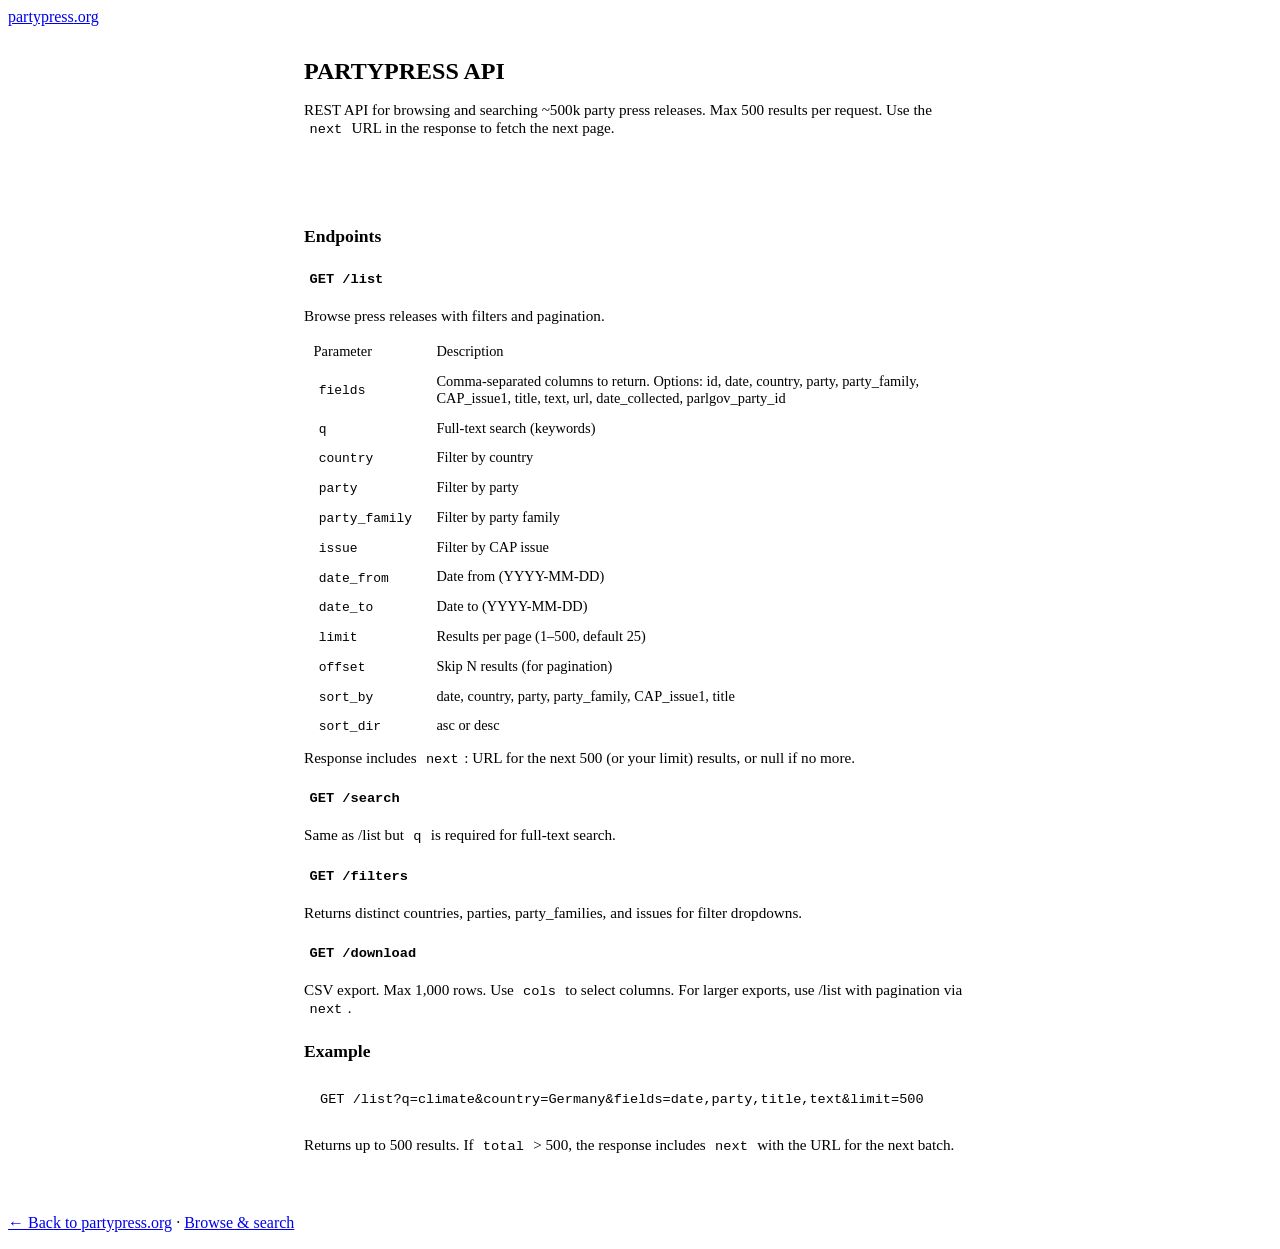
==== api/index.html @ 900873a8 "Point search dashboard to api.partypress.org in production, add footer links Made-with: Cursor" ====
<!DOCTYPE html>
<html lang="en">
<head>
  <meta charset="UTF-8">
  <meta name="viewport" content="width=device-width, initial-scale=1">
  <meta name="robots" content="noindex">
  <title>API — PARTYPRESS</title>
  <link rel="preconnect" href="https://fonts.googleapis.com">
  <link rel="preconnect" href="https://fonts.gstatic.com" crossorigin>
  <link href="https://fonts.googleapis.com/css2?family=DM+Sans:ital,opsz,wght@0,9..40,400;0,9..40,600;1,9..40,400&family=Fraunces:opsz,wght@9..144,600&display=swap" rel="stylesheet">
  <link rel="stylesheet" href="../styles.css">
  <style>
    .api-main { max-width: 42rem; margin: 0 auto; padding: 2rem; }
    .api-main h1 { font-family: var(--font-display); font-size: 1.5rem; margin: 0 0 1rem; }
    .api-main h2 { font-size: 1.1rem; margin: 1.5rem 0 0.5rem; }
    .api-main p { margin: 0 0 0.75rem; color: var(--muted); font-size: 0.95rem; }
    .api-main code { background: var(--code-bg); padding: 0.15em 0.4em; border-radius: 4px; font-size: 0.9em; }
    .api-main pre { background: var(--code-bg); padding: 1rem; border-radius: 6px; overflow-x: auto; font-size: 0.85rem; }
    .api-main ul { margin: 0.5rem 0; padding-left: 1.25rem; }
    .api-main .docs-link { display: inline-block; margin-top: 1rem; padding: 0.6rem 1.2rem; background: var(--accent); color: #fff; text-decoration: none; border-radius: 6px; font-weight: 600; }
    .api-main .docs-link:hover { opacity: 0.9; }
    .api-main .param-table { width: 100%; border-collapse: collapse; font-size: 0.9rem; margin: 0.5rem 0; }
    .api-main .param-table th, .api-main .param-table td { padding: 0.4rem 0.6rem; text-align: left; border-bottom: 1px solid var(--border); }
    .api-main .param-table th { color: var(--muted); font-weight: 500; }
  </style>
</head>
<body>
  <header class="site-header">
    <a href="/" class="logo">partypress<span class="tld">.org</span></a>
  </header>

  <main class="api-main">
    <h1>PARTYPRESS API</h1>
    <p>REST API for browsing and searching ~500k party press releases. Max 500 results per request. Use the <code>next</code> URL in the response to fetch the next page.</p>

    <p><a href="#" id="docs-link" class="docs-link" target="_blank" rel="noopener">Open interactive API docs →</a></p>

    <h2>Endpoints</h2>

    <h3><code>GET /list</code></h3>
    <p>Browse press releases with filters and pagination.</p>
    <table class="param-table">
      <tr><th>Parameter</th><th>Description</th></tr>
      <tr><td><code>fields</code></td><td>Comma-separated columns to return. Options: id, date, country, party, party_family, CAP_issue1, title, text, url, date_collected, parlgov_party_id</td></tr>
      <tr><td><code>q</code></td><td>Full-text search (keywords)</td></tr>
      <tr><td><code>country</code></td><td>Filter by country</td></tr>
      <tr><td><code>party</code></td><td>Filter by party</td></tr>
      <tr><td><code>party_family</code></td><td>Filter by party family</td></tr>
      <tr><td><code>issue</code></td><td>Filter by CAP issue</td></tr>
      <tr><td><code>date_from</code></td><td>Date from (YYYY-MM-DD)</td></tr>
      <tr><td><code>date_to</code></td><td>Date to (YYYY-MM-DD)</td></tr>
      <tr><td><code>limit</code></td><td>Results per page (1–500, default 25)</td></tr>
      <tr><td><code>offset</code></td><td>Skip N results (for pagination)</td></tr>
      <tr><td><code>sort_by</code></td><td>date, country, party, party_family, CAP_issue1, title</td></tr>
      <tr><td><code>sort_dir</code></td><td>asc or desc</td></tr>
    </table>
    <p>Response includes <code>next</code>: URL for the next 500 (or your limit) results, or null if no more.</p>

    <h3><code>GET /search</code></h3>
    <p>Same as /list but <code>q</code> is required for full-text search.</p>

    <h3><code>GET /filters</code></h3>
    <p>Returns distinct countries, parties, party_families, and issues for filter dropdowns.</p>

    <h3><code>GET /download</code></h3>
    <p>CSV export. Max 1,000 rows. Use <code>cols</code> to select columns. For larger exports, use /list with pagination via <code>next</code>.</p>

    <h2>Example</h2>
    <pre>GET /list?q=climate&country=Germany&fields=date,party,title,text&limit=500</pre>
    <p>Returns up to 500 results. If <code>total</code> &gt; 500, the response includes <code>next</code> with the URL for the next batch.</p>
  </main>

  <footer class="site-footer">
    <p><a href="/">← Back to partypress.org</a> · <a href="/search/">Browse & search</a></p>
  </footer>

  <script>
    // Same logic as SEARCH_API in search/search.js
    const API_BASE = (typeof location !== 'undefined' && /^https:\/\/partypress\.org/.test(location.origin))
      ? 'https://api.partypress.org'
      : 'http://localhost:8000';
    document.getElementById('docs-link').href = API_BASE + '/docs';
  </script>
</body>
</html>
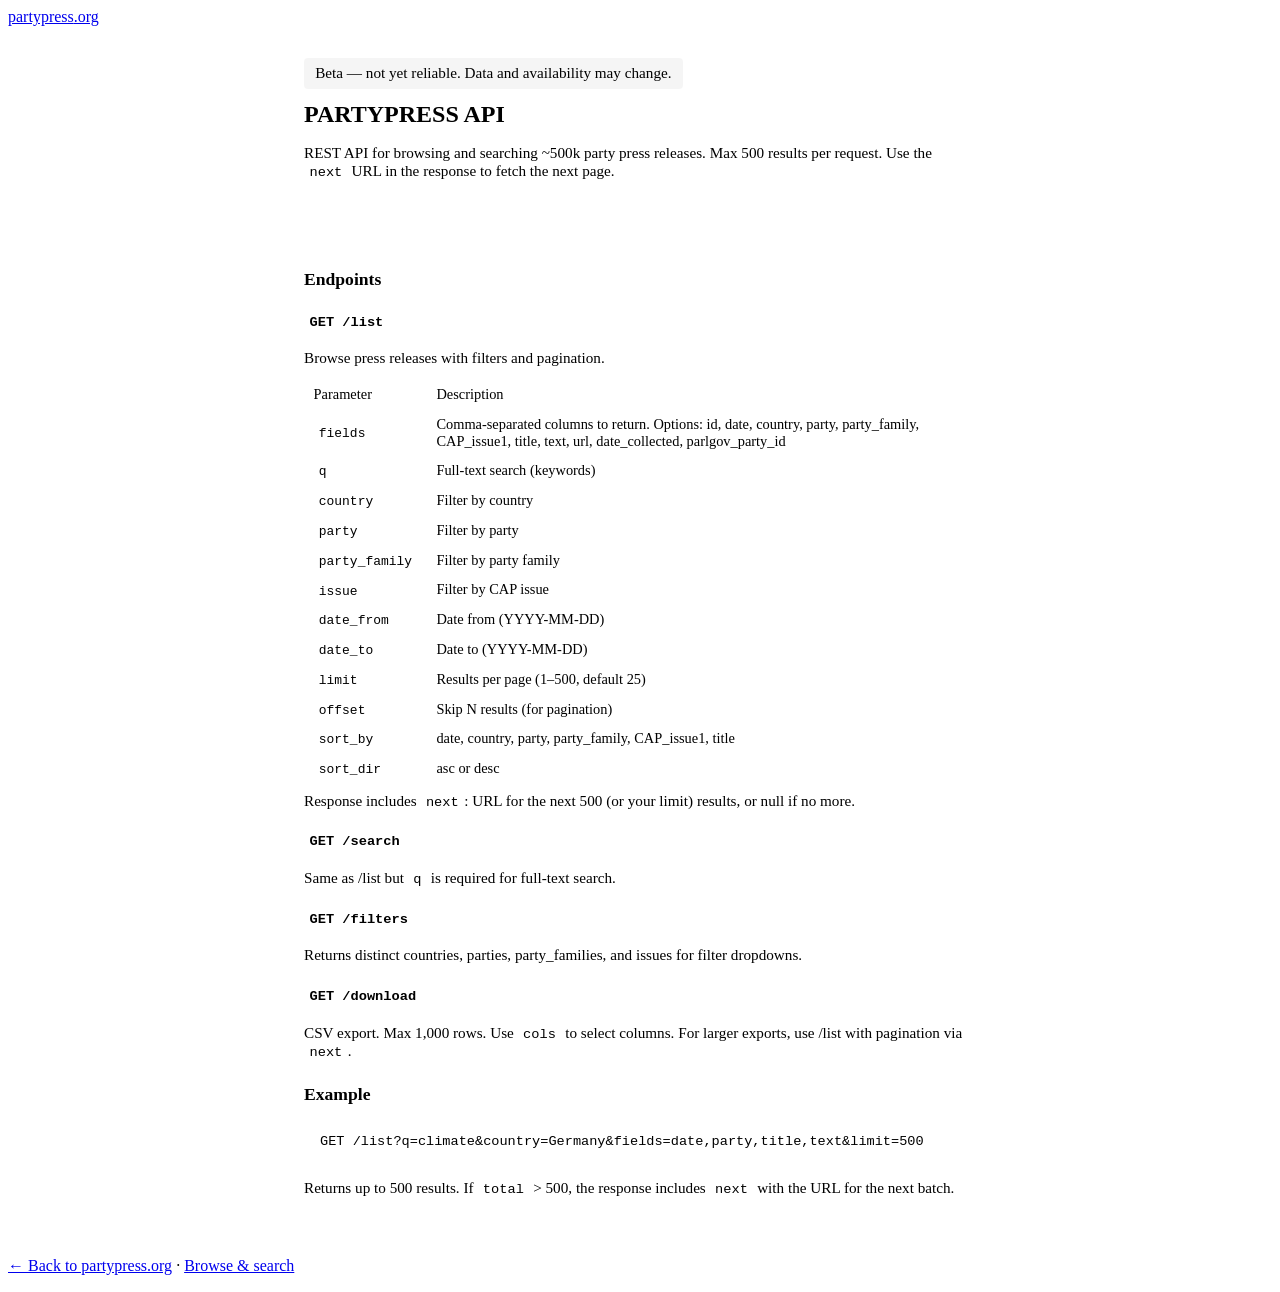
==== commit a81c8087: "Use polsci.uni-wh.de:8073 for API (port forwarding) Made-with: Cursor" ====
--- a/api/index.html
+++ b/api/index.html
@@ -22,6 +22,7 @@
     .api-main .param-table { width: 100%; border-collapse: collapse; font-size: 0.9rem; margin: 0.5rem 0; }
     .api-main .param-table th, .api-main .param-table td { padding: 0.4rem 0.6rem; text-align: left; border-bottom: 1px solid var(--border); }
     .api-main .param-table th { color: var(--muted); font-weight: 500; }
+    .beta-notice { font-size: 0.85rem; color: var(--muted); background: rgba(0,0,0,0.04); padding: 0.4rem 0.7rem; border-radius: 4px; margin: 0 0 1rem; display: inline-block; }
   </style>
 </head>
 <body>
@@ -30,6 +31,7 @@
   </header>
 
   <main class="api-main">
+    <p class="beta-notice">Beta — not yet reliable. Data and availability may change.</p>
     <h1>PARTYPRESS API</h1>
     <p>REST API for browsing and searching ~500k party press releases. Max 500 results per request. Use the <code>next</code> URL in the response to fetch the next page.</p>
 
@@ -77,8 +79,8 @@
   <script>
     // Same logic as SEARCH_API in search/search.js
     const API_BASE = (typeof location !== 'undefined' && /^https:\/\/partypress\.org/.test(location.origin))
-      ? 'https://api.partypress.org'
-      : 'http://localhost:8000';
+      ? 'http://polsci.uni-wh.de:8073'
+      : 'http://localhost:8073';
     document.getElementById('docs-link').href = API_BASE + '/docs';
   </script>
 </body>
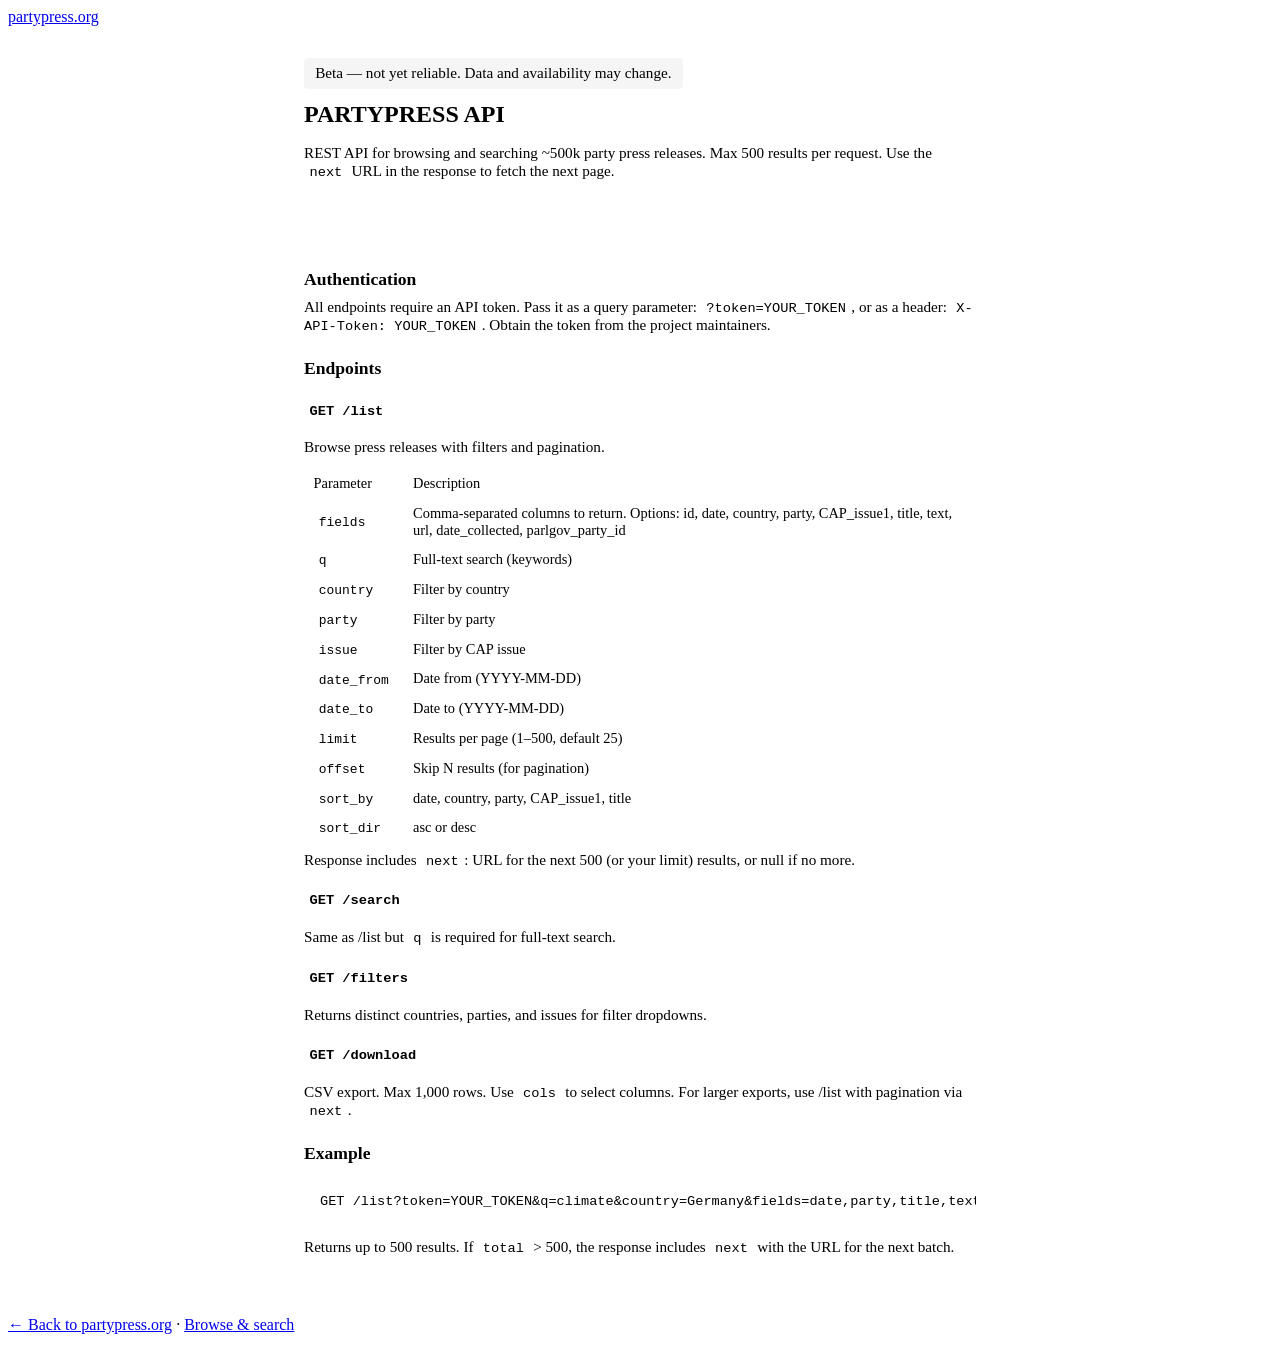
==== commit cdf5d62f: "Token required" ====
--- a/api/index.html
+++ b/api/index.html
@@ -37,23 +37,25 @@
 
     <p><a href="#" id="docs-link" class="docs-link" target="_blank" rel="noopener">Open interactive API docs →</a></p>
 
+    <h2>Authentication</h2>
+    <p>All endpoints require an API token. Pass it as a query parameter: <code>?token=YOUR_TOKEN</code>, or as a header: <code>X-API-Token: YOUR_TOKEN</code>. Obtain the token from the project maintainers.</p>
+
     <h2>Endpoints</h2>
 
     <h3><code>GET /list</code></h3>
     <p>Browse press releases with filters and pagination.</p>
     <table class="param-table">
       <tr><th>Parameter</th><th>Description</th></tr>
-      <tr><td><code>fields</code></td><td>Comma-separated columns to return. Options: id, date, country, party, party_family, CAP_issue1, title, text, url, date_collected, parlgov_party_id</td></tr>
+      <tr><td><code>fields</code></td><td>Comma-separated columns to return. Options: id, date, country, party, CAP_issue1, title, text, url, date_collected, parlgov_party_id</td></tr>
       <tr><td><code>q</code></td><td>Full-text search (keywords)</td></tr>
       <tr><td><code>country</code></td><td>Filter by country</td></tr>
       <tr><td><code>party</code></td><td>Filter by party</td></tr>
-      <tr><td><code>party_family</code></td><td>Filter by party family</td></tr>
       <tr><td><code>issue</code></td><td>Filter by CAP issue</td></tr>
       <tr><td><code>date_from</code></td><td>Date from (YYYY-MM-DD)</td></tr>
       <tr><td><code>date_to</code></td><td>Date to (YYYY-MM-DD)</td></tr>
       <tr><td><code>limit</code></td><td>Results per page (1–500, default 25)</td></tr>
       <tr><td><code>offset</code></td><td>Skip N results (for pagination)</td></tr>
-      <tr><td><code>sort_by</code></td><td>date, country, party, party_family, CAP_issue1, title</td></tr>
+      <tr><td><code>sort_by</code></td><td>date, country, party, CAP_issue1, title</td></tr>
       <tr><td><code>sort_dir</code></td><td>asc or desc</td></tr>
     </table>
     <p>Response includes <code>next</code>: URL for the next 500 (or your limit) results, or null if no more.</p>
@@ -62,13 +64,13 @@
     <p>Same as /list but <code>q</code> is required for full-text search.</p>
 
     <h3><code>GET /filters</code></h3>
-    <p>Returns distinct countries, parties, party_families, and issues for filter dropdowns.</p>
+    <p>Returns distinct countries, parties, and issues for filter dropdowns.</p>
 
     <h3><code>GET /download</code></h3>
     <p>CSV export. Max 1,000 rows. Use <code>cols</code> to select columns. For larger exports, use /list with pagination via <code>next</code>.</p>
 
     <h2>Example</h2>
-    <pre>GET /list?q=climate&country=Germany&fields=date,party,title,text&limit=500</pre>
+    <pre>GET /list?token=YOUR_TOKEN&q=climate&country=Germany&fields=date,party,title,text&limit=500</pre>
     <p>Returns up to 500 results. If <code>total</code> &gt; 500, the response includes <code>next</code> with the URL for the next batch.</p>
   </main>
 
@@ -78,9 +80,9 @@
 
   <script>
     // Same logic as SEARCH_API in search/search.js
-    const API_BASE = (typeof location !== 'undefined' && /^https:\/\/partypress\.org/.test(location.origin))
-      ? 'http://polsci.uni-wh.de:8073'
-      : 'http://localhost:8073';
+    const API_BASE = (typeof location !== 'undefined' && /localhost|127\.0\.0\.1|^file:/.test(location.origin))
+      ? 'http://localhost:8073'
+      : 'https://api.partypress.org';
     document.getElementById('docs-link').href = API_BASE + '/docs';
   </script>
 </body>
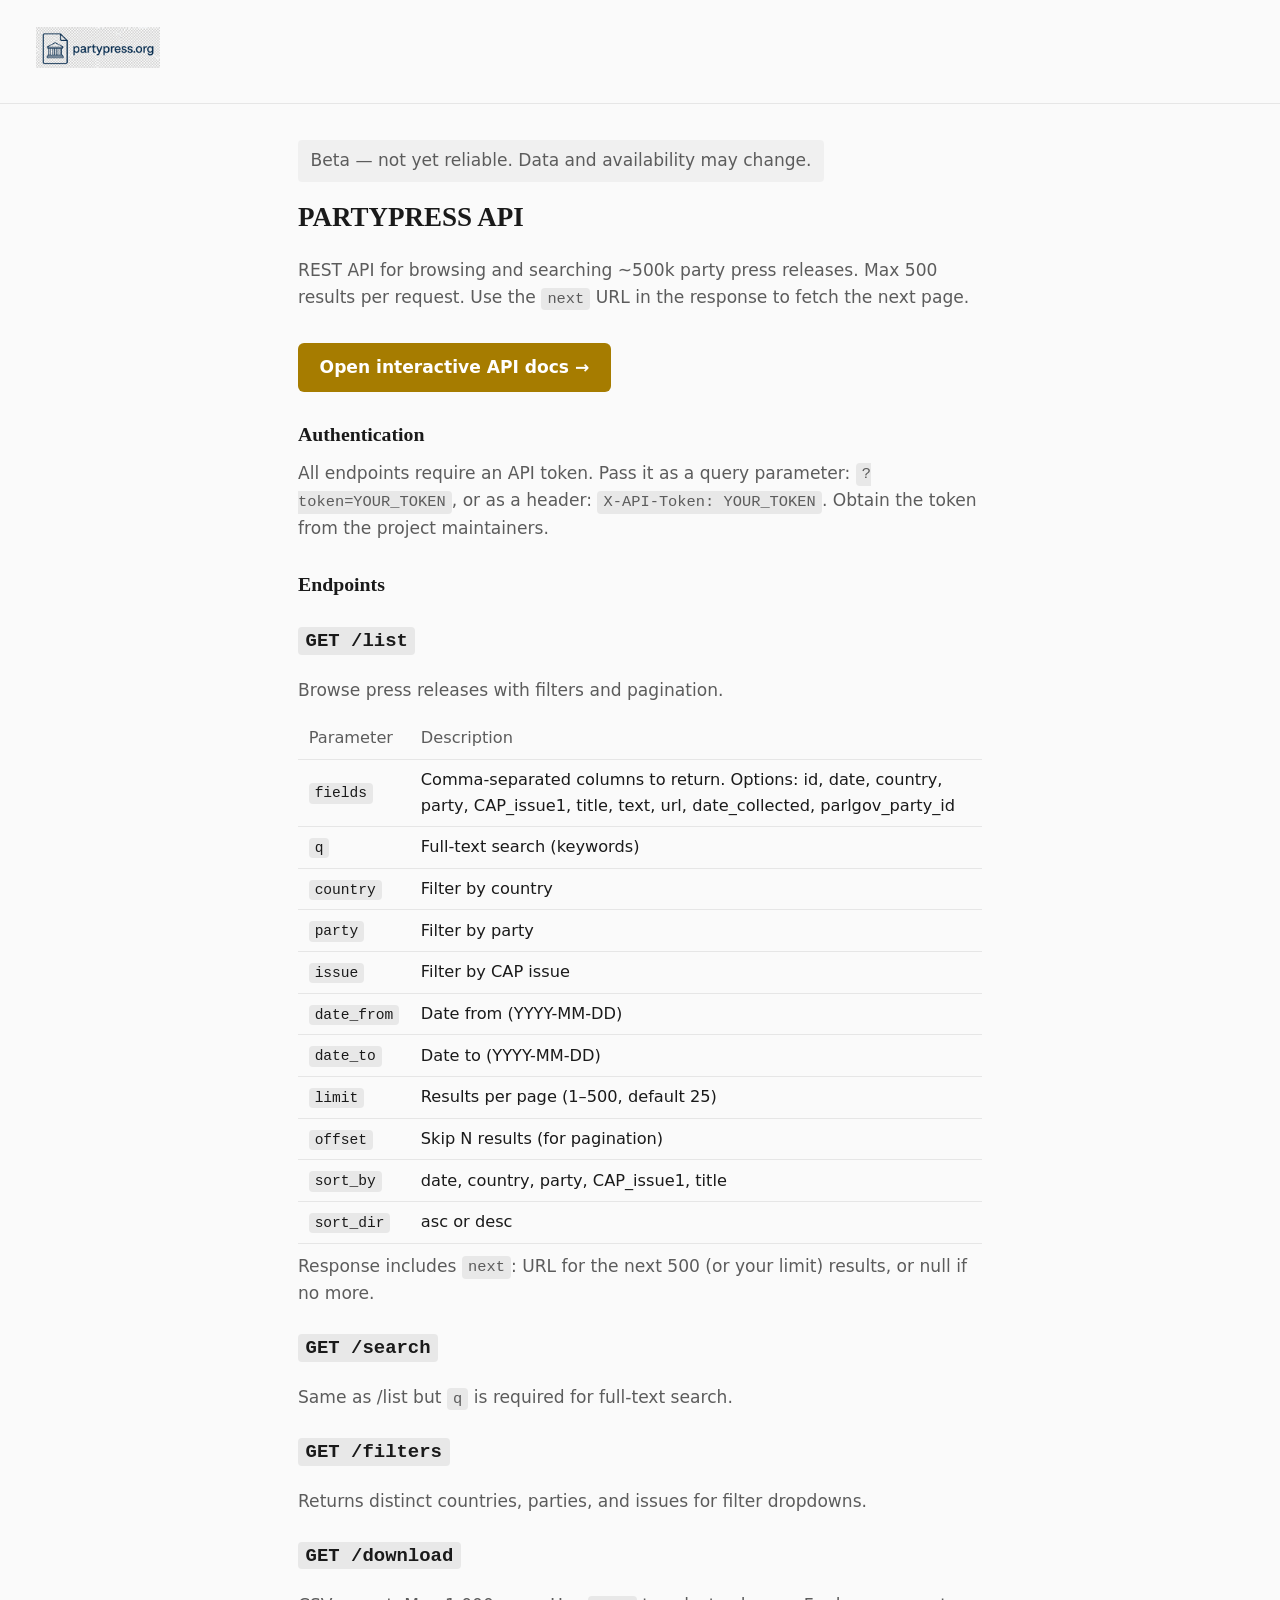
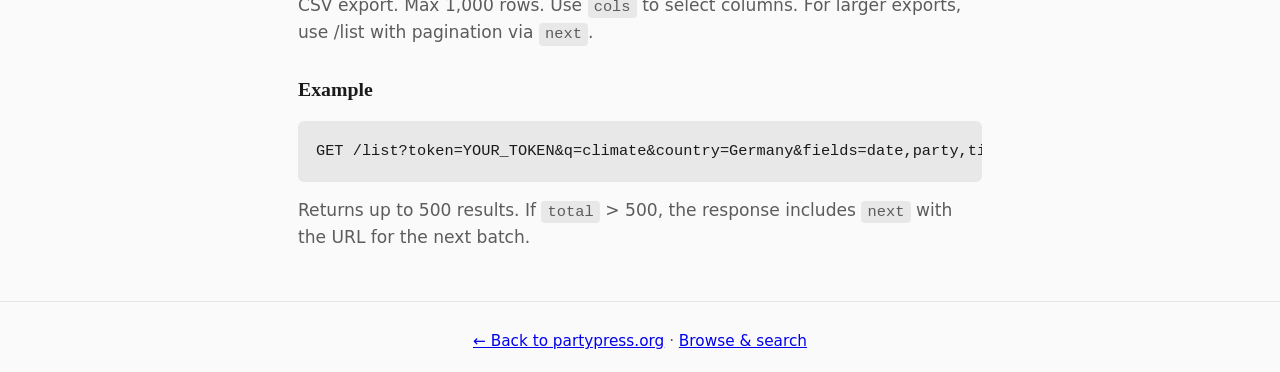
==== commit 6e38a6f2: "Redesign" ====
--- a/api/index.html
+++ b/api/index.html
@@ -8,6 +8,10 @@
   <link rel="preconnect" href="https://fonts.googleapis.com">
   <link rel="preconnect" href="https://fonts.gstatic.com" crossorigin>
   <link href="https://fonts.googleapis.com/css2?family=DM+Sans:ital,opsz,wght@0,9..40,400;0,9..40,600;1,9..40,400&family=Fraunces:opsz,wght@9..144,600&display=swap" rel="stylesheet">
+  <link rel="icon" type="image/png" sizes="32x32" href="../assets/favicon-32x32.png">
+  <link rel="icon" type="image/png" sizes="16x16" href="../assets/favicon-16x16.png">
+  <link rel="apple-touch-icon" sizes="180x180" href="../assets/favicon-180x180.png">
+  <link rel="manifest" href="../assets/site.webmanifest">
   <link rel="stylesheet" href="../styles.css">
   <style>
     .api-main { max-width: 42rem; margin: 0 auto; padding: 2rem; }
@@ -27,7 +31,7 @@
 </head>
 <body>
   <header class="site-header">
-    <a href="/" class="logo">partypress<span class="tld">.org</span></a>
+    <a href="/" class="logo"><img src="../assets/partypress-horizontal-org-transparent.png" alt="Party Press — partypress.org" class="logo-img" width="200" height="40"></a>
   </header>
 
   <main class="api-main">
--- a/styles.css
+++ b/styles.css
@@ -0,0 +1,460 @@
+/* Partypress draft — minimal, readable (light) */
+
+:root {
+  --bg: #fafafa;
+  --text: #1a1a1a;
+  --muted: #5c5c5c;
+  --accent: #a67c00;
+  --border: rgba(0, 0, 0, 0.08);
+  --card-bg: #f0f0f0;
+  --code-bg: #e8e8e8;
+  --font-sans: "DM Sans", system-ui, sans-serif;
+  --font-display: "Fraunces", Georgia, serif;
+}
+
+*,
+*::before,
+*::after {
+  box-sizing: border-box;
+}
+
+html {
+  font-size: 18px;
+  scroll-behavior: smooth;
+}
+
+body {
+  margin: 0;
+  min-height: 100vh;
+  font-family: var(--font-sans);
+  background: var(--bg);
+  color: var(--text);
+  line-height: 1.6;
+  display: flex;
+  flex-direction: column;
+}
+
+.site-header {
+  padding: 1.5rem 2rem;
+  border-bottom: 1px solid var(--border);
+}
+
+/* Header logo link: no underline, looks like text/brand */
+.logo {
+  font-weight: 600;
+  font-size: 1rem;
+  letter-spacing: 0.02em;
+  display: inline-flex;
+  align-items: center;
+  gap: 0.5rem;
+  text-decoration: none;
+  color: var(--text);
+}
+.logo:hover,
+.logo:focus {
+  text-decoration: none;
+  color: var(--text);
+}
+.logo-img {
+  height: 2.25rem;
+  width: auto;
+  vertical-align: middle;
+  display: block;
+}
+.logo .tld {
+  color: var(--muted);
+  font-weight: 400;
+}
+
+/* Stacked logo for content (e.g. hero): logo on top, partypress.org below */
+.logo-stacked {
+  display: inline-flex;
+  flex-direction: column;
+  align-items: center;
+  gap: 0.5rem;
+  text-decoration: none;
+  color: var(--text);
+  margin: 0 auto;
+}
+.logo-stacked:hover,
+.logo-stacked:focus {
+  text-decoration: none;
+  color: var(--text);
+}
+.logo-stacked .logo-stacked-img {
+  height: 5rem;
+  width: auto;
+  max-width: 200px;
+  display: block;
+}
+
+main {
+  flex: 1;
+  max-width: 42rem;
+  margin: 0 auto;
+  padding: 4rem 2rem 3rem;
+  width: 100%;
+}
+
+.hero h1 {
+  font-family: var(--font-display);
+  font-size: clamp(1.65rem, 5vw, 3.5rem);
+  font-weight: 600;
+  margin: 0 0 0.75rem;
+  letter-spacing: -0.02em;
+  color: var(--text);
+  white-space: nowrap;
+}
+
+.tagline {
+  font-size: 1.35rem;
+  color: var(--accent);
+  margin: 0 0 1rem;
+  font-weight: 400;
+}
+
+.sub {
+  color: var(--muted);
+  margin: 0;
+  font-size: 1rem;
+}
+
+h2 {
+  font-family: var(--font-display);
+  font-size: 1.35rem;
+  font-weight: 600;
+  margin: 0 0 1rem;
+  color: var(--text);
+}
+
+.coming {
+  margin-top: 2.5rem;
+}
+
+.coming ul {
+  margin: 0;
+  padding-left: 1.25rem;
+}
+
+.coming li {
+  margin-bottom: 0.6rem;
+}
+
+.coming li strong {
+  color: var(--accent);
+}
+
+.foundation {
+  margin-top: 2.5rem;
+  padding-top: 2rem;
+  border-top: 1px solid var(--border);
+}
+
+.foundation-intro {
+  margin: 0 0 1rem;
+  color: var(--muted);
+  font-size: 0.95rem;
+}
+
+.paper-card {
+  background: var(--card-bg);
+  border: 1px solid var(--border);
+  border-radius: 8px;
+  padding: 1.25rem 1.5rem;
+  margin-top: 1rem;
+}
+
+.paper-title {
+  font-size: 1.05rem;
+  font-weight: 600;
+  margin: 0 0 0.25rem;
+}
+
+.paper-title a {
+  color: var(--text);
+  text-decoration: none;
+}
+
+.paper-title a:hover {
+  color: var(--accent);
+  text-decoration: underline;
+}
+
+.paper-authors,
+.paper-venue {
+  margin: 0;
+  font-size: 0.9rem;
+  color: var(--muted);
+}
+
+.paper-authors a {
+  color: var(--accent);
+  text-decoration: none;
+}
+
+.paper-authors a:hover {
+  text-decoration: underline;
+}
+
+.paper-desc {
+  margin: 0.75rem 0 0;
+  font-size: 0.95rem;
+  line-height: 1.5;
+}
+
+.paper-links {
+  margin-top: 0.75rem;
+  display: flex;
+  flex-wrap: wrap;
+  gap: 0.5rem;
+}
+
+.paper-link-btn {
+  display: inline-block;
+  background: transparent;
+  border: 1px solid var(--muted);
+  color: var(--muted);
+  padding: 0.35rem 0.65rem;
+  border-radius: 4px;
+  font-size: 0.85rem;
+  text-decoration: none;
+  font-family: inherit;
+  cursor: pointer;
+  transition: border-color 0.2s, color 0.2s;
+}
+
+.paper-link-btn:hover {
+  border-color: var(--accent);
+  color: var(--accent);
+}
+
+.bibtex-wrap {
+  margin-top: 1rem;
+}
+
+.bibtex-toggle {
+  background: transparent;
+  border: 1px solid var(--muted);
+  color: var(--muted);
+  padding: 0.35rem 0.65rem;
+  border-radius: 4px;
+  font-size: 0.85rem;
+  cursor: pointer;
+  font-family: inherit;
+}
+
+.bibtex-toggle:hover {
+  border-color: var(--accent);
+  color: var(--accent);
+}
+
+.bibtex-block {
+  margin-top: 0.5rem;
+  position: relative;
+}
+
+.bibtex-block[hidden] {
+  display: none;
+}
+
+.bibtex-code {
+  margin: 0;
+  padding: 0.75rem;
+  background: var(--code-bg);
+  border-radius: 4px;
+  font-size: 0.8rem;
+  font-family: ui-monospace, monospace;
+  white-space: pre-wrap;
+  word-break: break-all;
+  color: var(--text);
+}
+
+.bibtex-copy {
+  position: absolute;
+  top: 0.5rem;
+  right: 0.5rem;
+  background: var(--accent);
+  color: #fff;
+  border: none;
+  padding: 0.25rem 0.5rem;
+  border-radius: 4px;
+  font-size: 0.8rem;
+  cursor: pointer;
+  font-family: inherit;
+}
+
+.bibtex-copy:hover {
+  opacity: 0.9;
+}
+
+.team {
+  margin-top: 2.5rem;
+  padding-top: 2rem;
+  border-top: 1px solid var(--border);
+}
+
+.team-grid {
+  display: flex;
+  flex-direction: column;
+  gap: 2rem;
+}
+
+.team-member {
+  display: flex;
+  gap: 1.25rem;
+  align-items: flex-start;
+}
+
+.team-photo-link {
+  flex-shrink: 0;
+}
+
+.team-photo {
+  width: 120px;
+  height: 120px;
+  object-fit: cover;
+  border-radius: 50%;
+  display: block;
+}
+
+.team-content {
+  min-width: 0;
+}
+
+@media (max-width: 520px) {
+  .team-member {
+    display: grid;
+    grid-template-columns: auto 1fr;
+    grid-template-rows: auto auto;
+    gap: 0 1.25rem;
+  }
+
+  .team-photo-link {
+    grid-column: 1;
+    grid-row: 1;
+  }
+
+  .team-photo {
+    width: 80px;
+    height: 80px;
+  }
+
+  .team-content {
+    grid-column: 1 / -1;
+    grid-row: 1 / -1;
+    display: grid;
+    grid-template-columns: subgrid;
+    grid-template-rows: auto auto;
+    gap: 0.5rem 0;
+  }
+
+  .team-meta {
+    grid-column: 2;
+    grid-row: 1;
+  }
+
+  .team-bio {
+    grid-column: 1 / -1;
+    grid-row: 2;
+    margin: 0;
+  }
+}
+
+.team-name {
+  font-size: 1.1rem;
+  font-weight: 600;
+  margin: 0 0 0.2rem;
+}
+
+.team-name a {
+  color: var(--text);
+  text-decoration: none;
+}
+
+.team-name a:hover {
+  color: var(--accent);
+  text-decoration: underline;
+}
+
+.team-meta {
+  margin-bottom: 0;
+}
+
+.team-role {
+  margin: 0 0 0.5rem;
+  font-size: 0.9rem;
+  color: var(--muted);
+}
+
+.team-website {
+  color: var(--accent);
+  text-decoration: none;
+}
+
+.team-website:hover {
+  text-decoration: underline;
+}
+
+.team-bio {
+  margin: 0;
+  font-size: 0.95rem;
+  line-height: 1.55;
+}
+
+.supported {
+  margin-top: 2rem;
+  padding-top: 2rem;
+  border-top: 1px solid var(--border);
+}
+
+.supported-logos {
+  display: flex;
+  flex-wrap: nowrap;
+  align-items: center;
+  gap: 2rem;
+}
+
+.supported-logo {
+  display: block;
+  flex-shrink: 0;
+  width: 100px;
+}
+
+.supported-logo img {
+  display: block;
+  width: 100%;
+  height: auto;
+  max-height: 50px;
+  object-fit: contain;
+  opacity: 0.85;
+}
+
+.supported-logo:hover img {
+  opacity: 1;
+}
+
+@media (max-width: 400px) {
+  .supported-logos {
+    gap: 1rem;
+  }
+
+  .supported-logo {
+    width: 72px;
+  }
+
+  .supported-logo img {
+    max-height: 44px;
+  }
+}
+
+.site-footer {
+  padding: 1.5rem 2rem;
+  border-top: 1px solid var(--border);
+  text-align: center;
+}
+
+.site-footer p {
+  margin: 0;
+  font-size: 0.85rem;
+  color: var(--muted);
+}
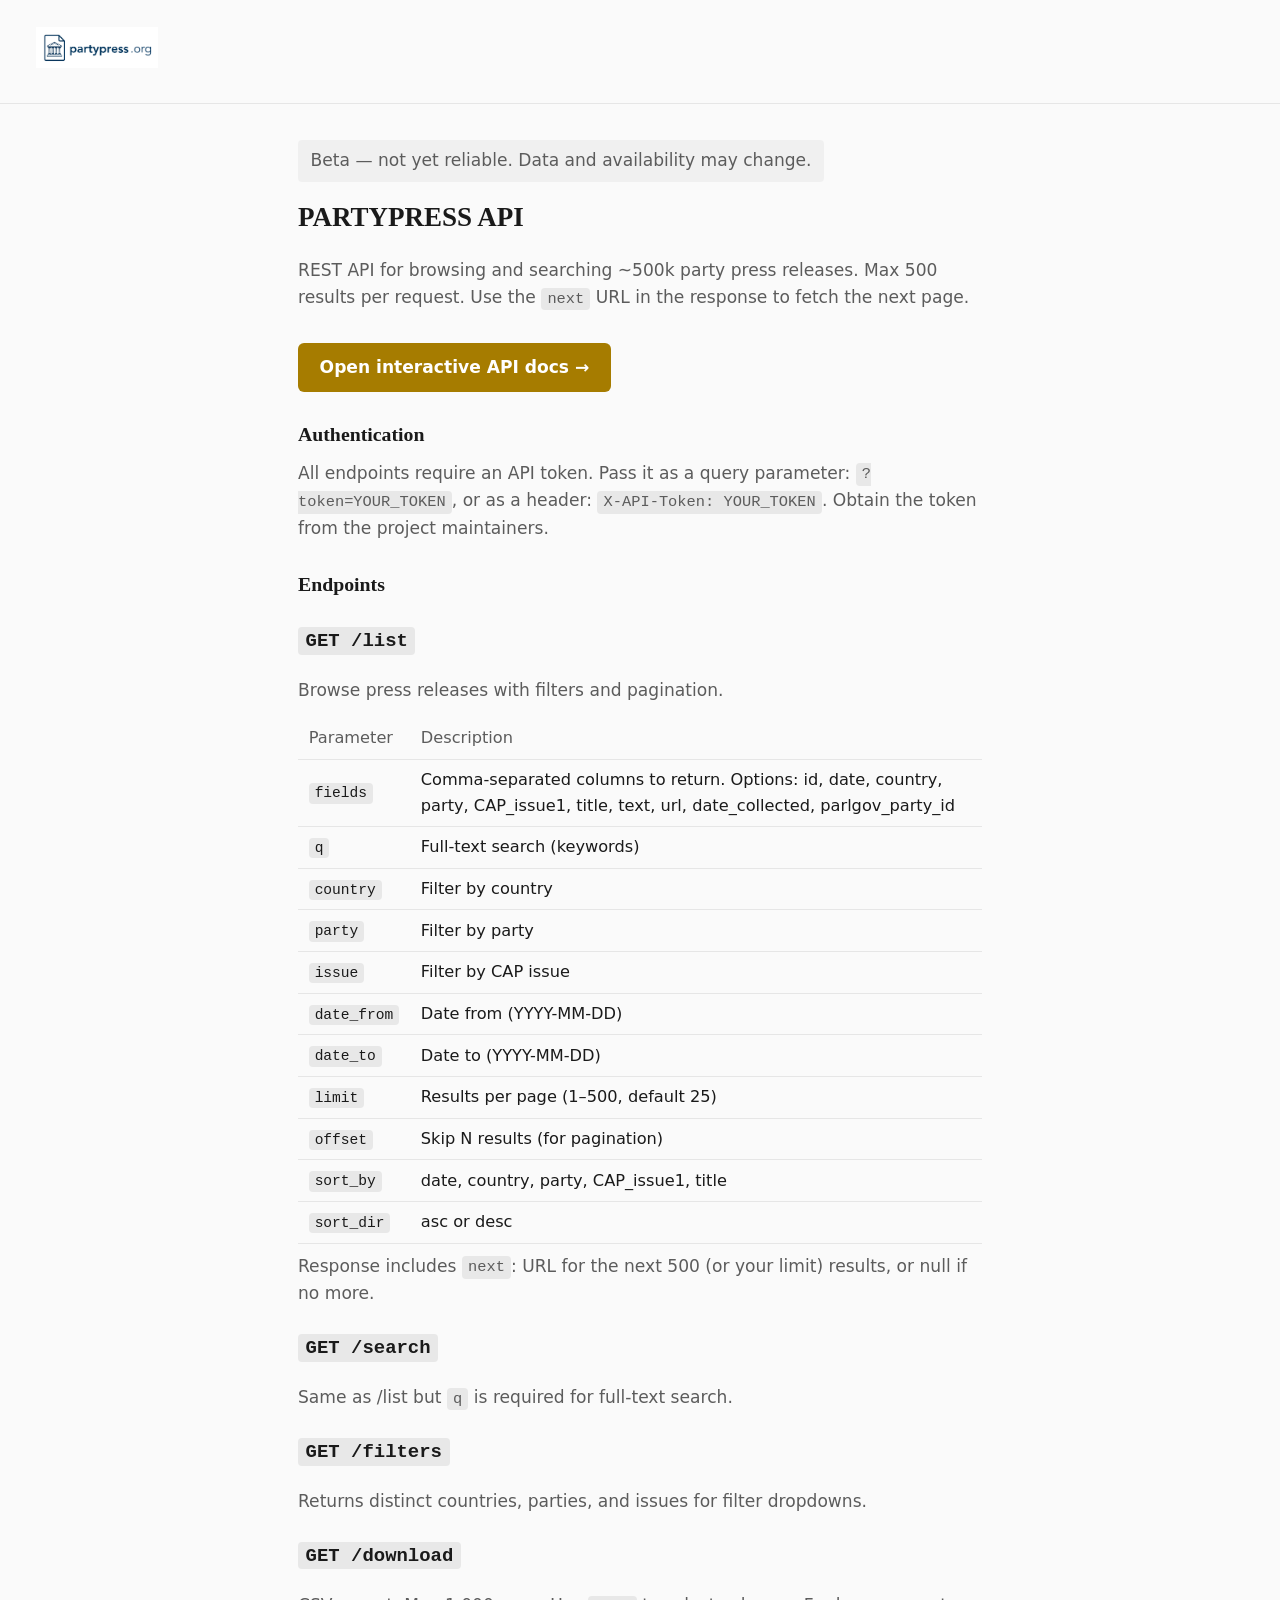
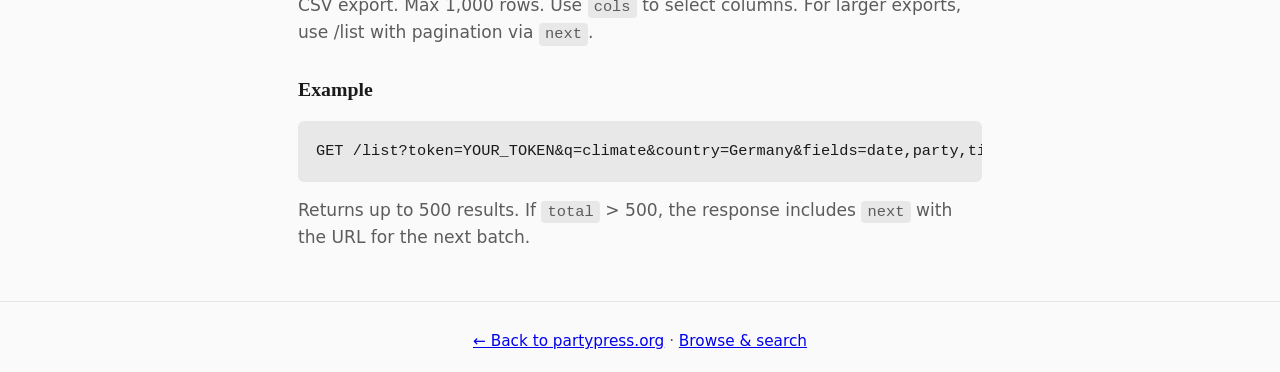
==== commit 893125da: "Redesign" ====
--- a/api/index.html
+++ b/api/index.html
@@ -31,7 +31,7 @@
 </head>
 <body>
   <header class="site-header">
-    <a href="/" class="logo"><img src="../assets/partypress-horizontal-org-transparent.png" alt="Party Press — partypress.org" class="logo-img" width="200" height="40"></a>
+    <a href="/" class="logo"><img src="../assets/partypress-horizontal-org-white.png" alt="Party Press — partypress.org" class="logo-img" width="200" height="40"></a>
   </header>
 
   <main class="api-main">
